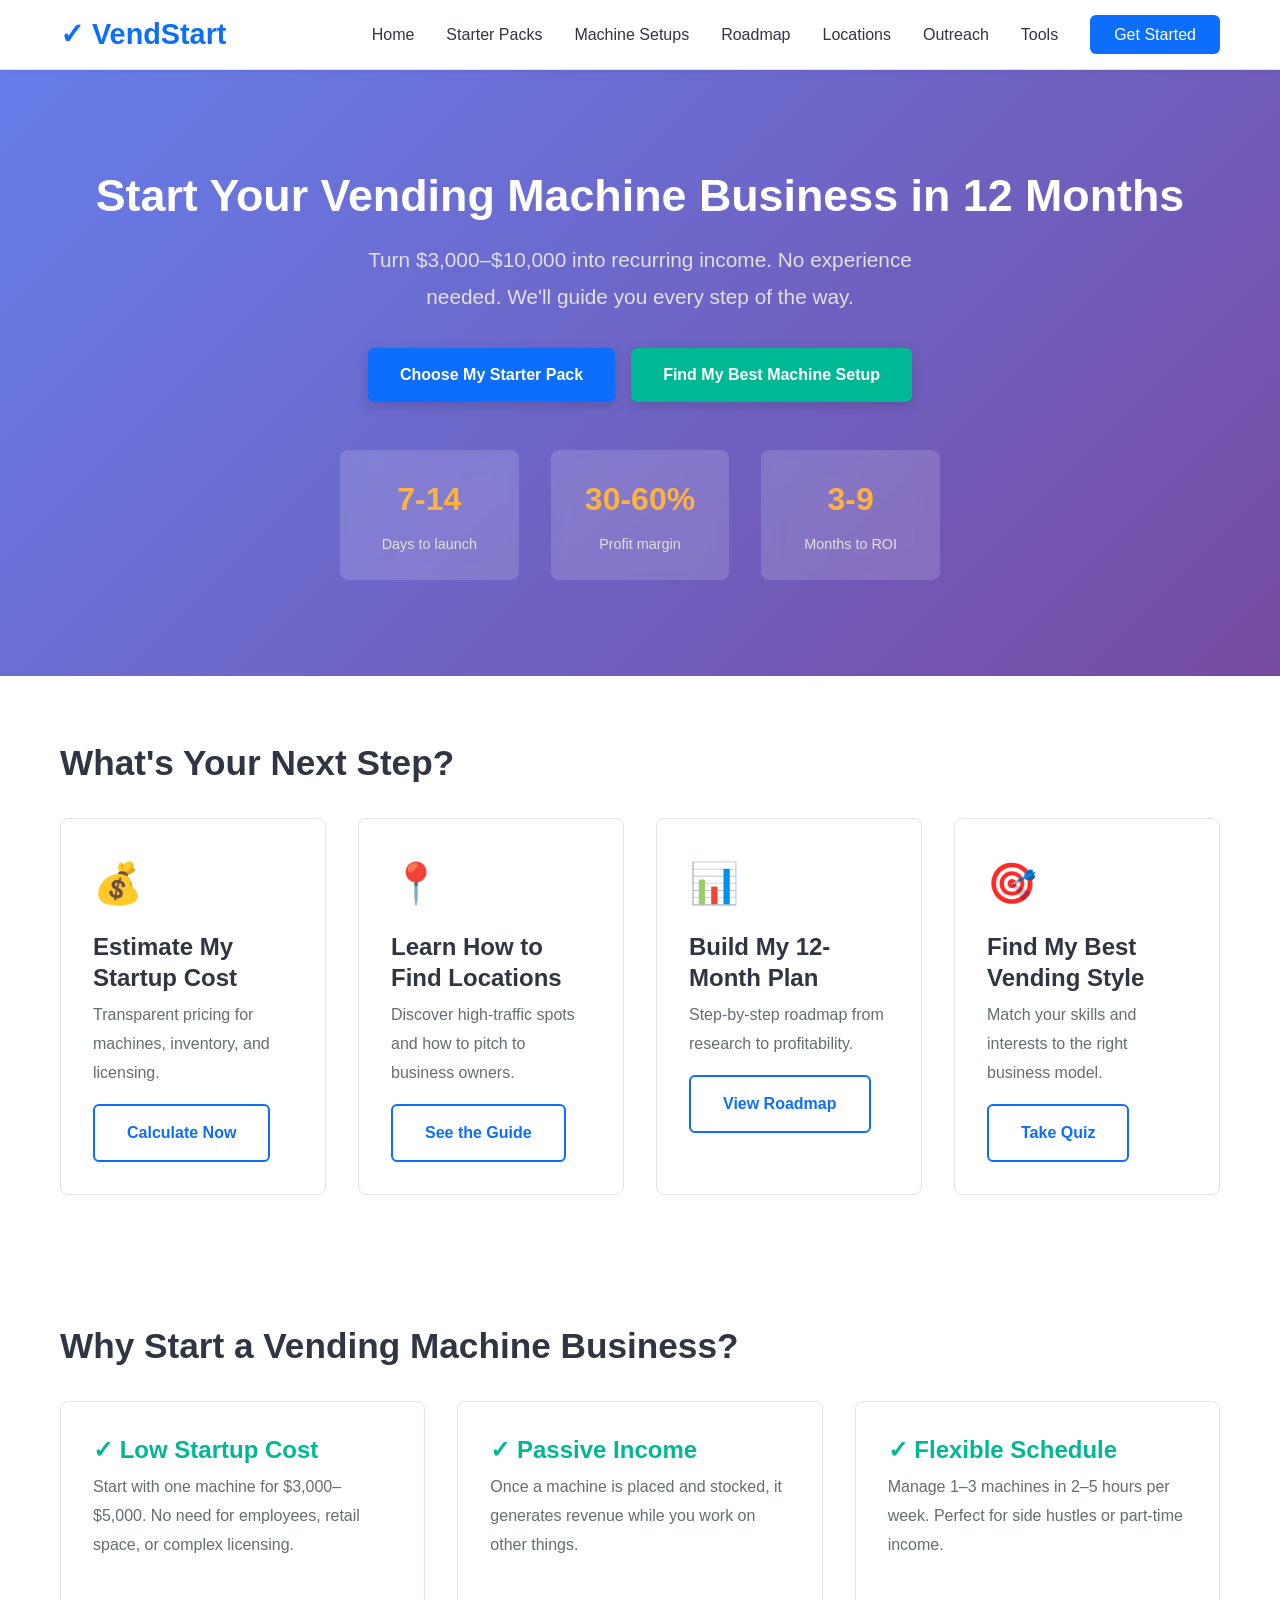
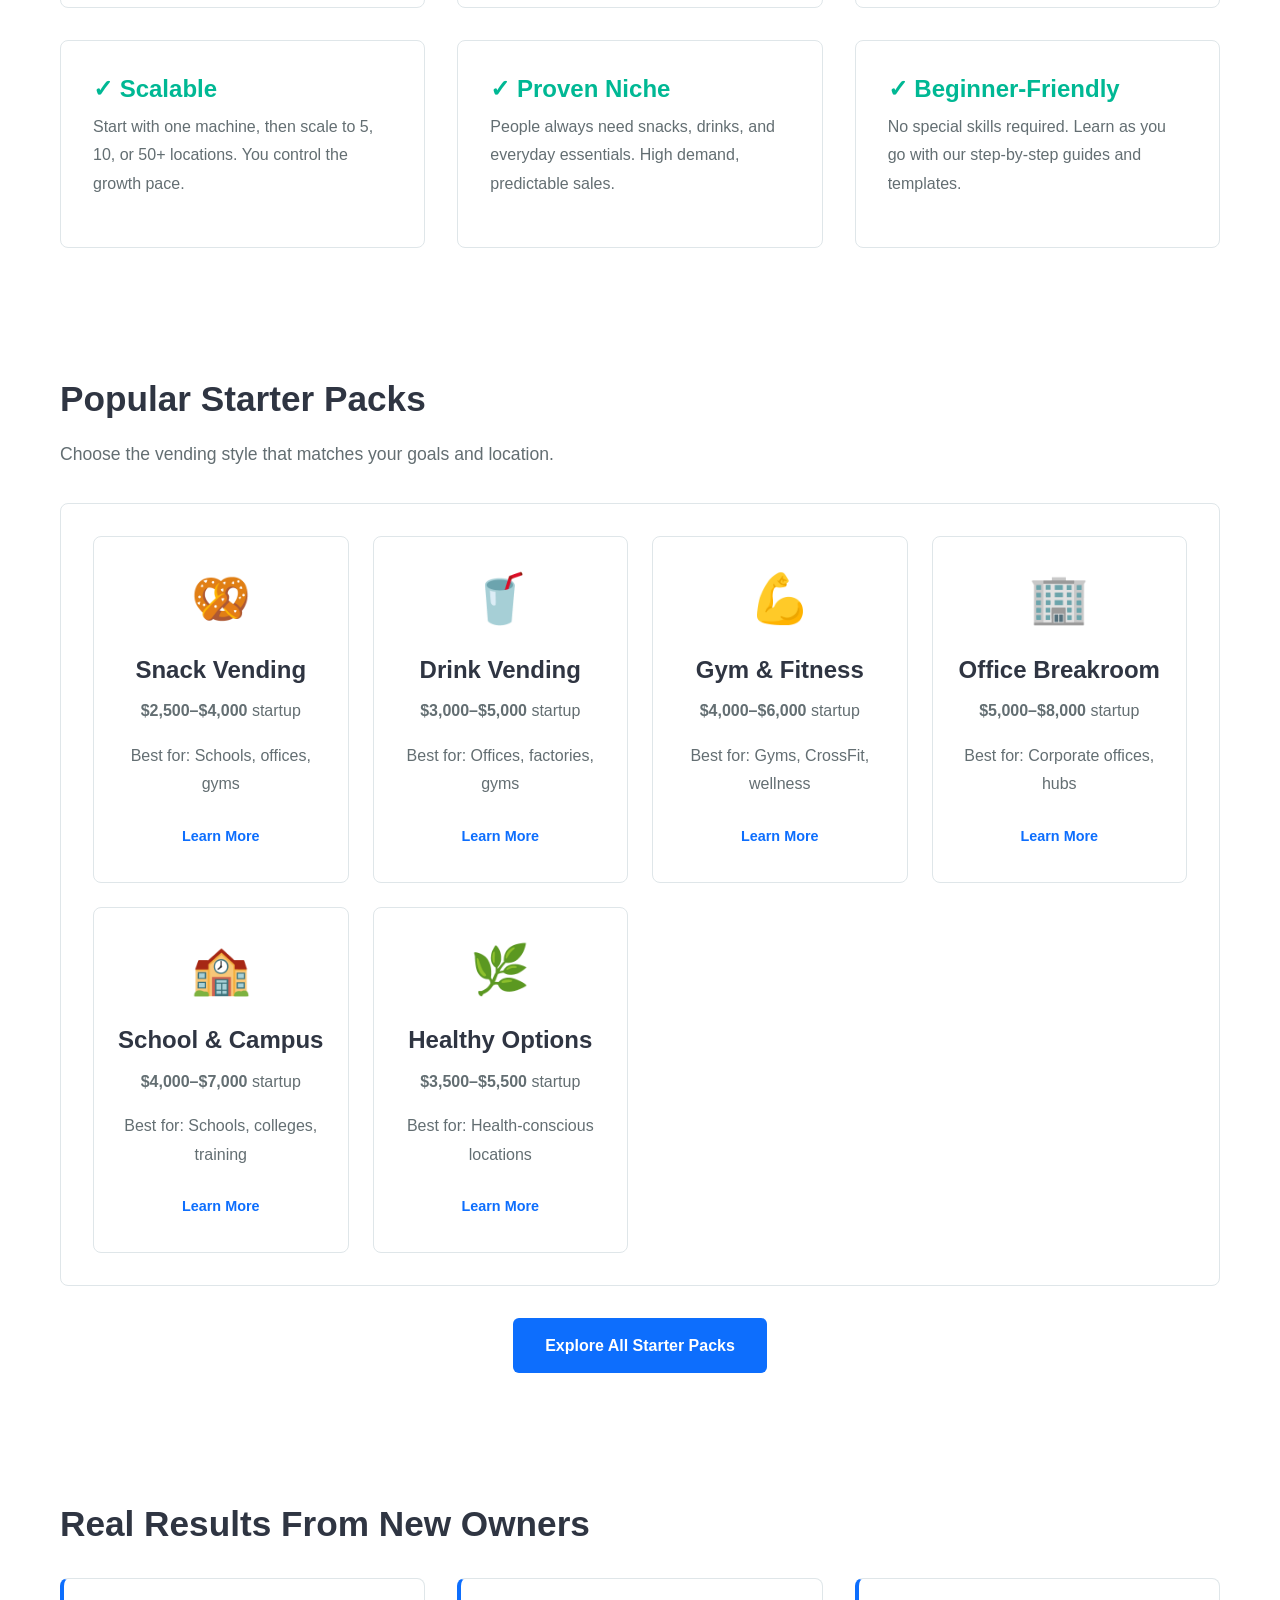
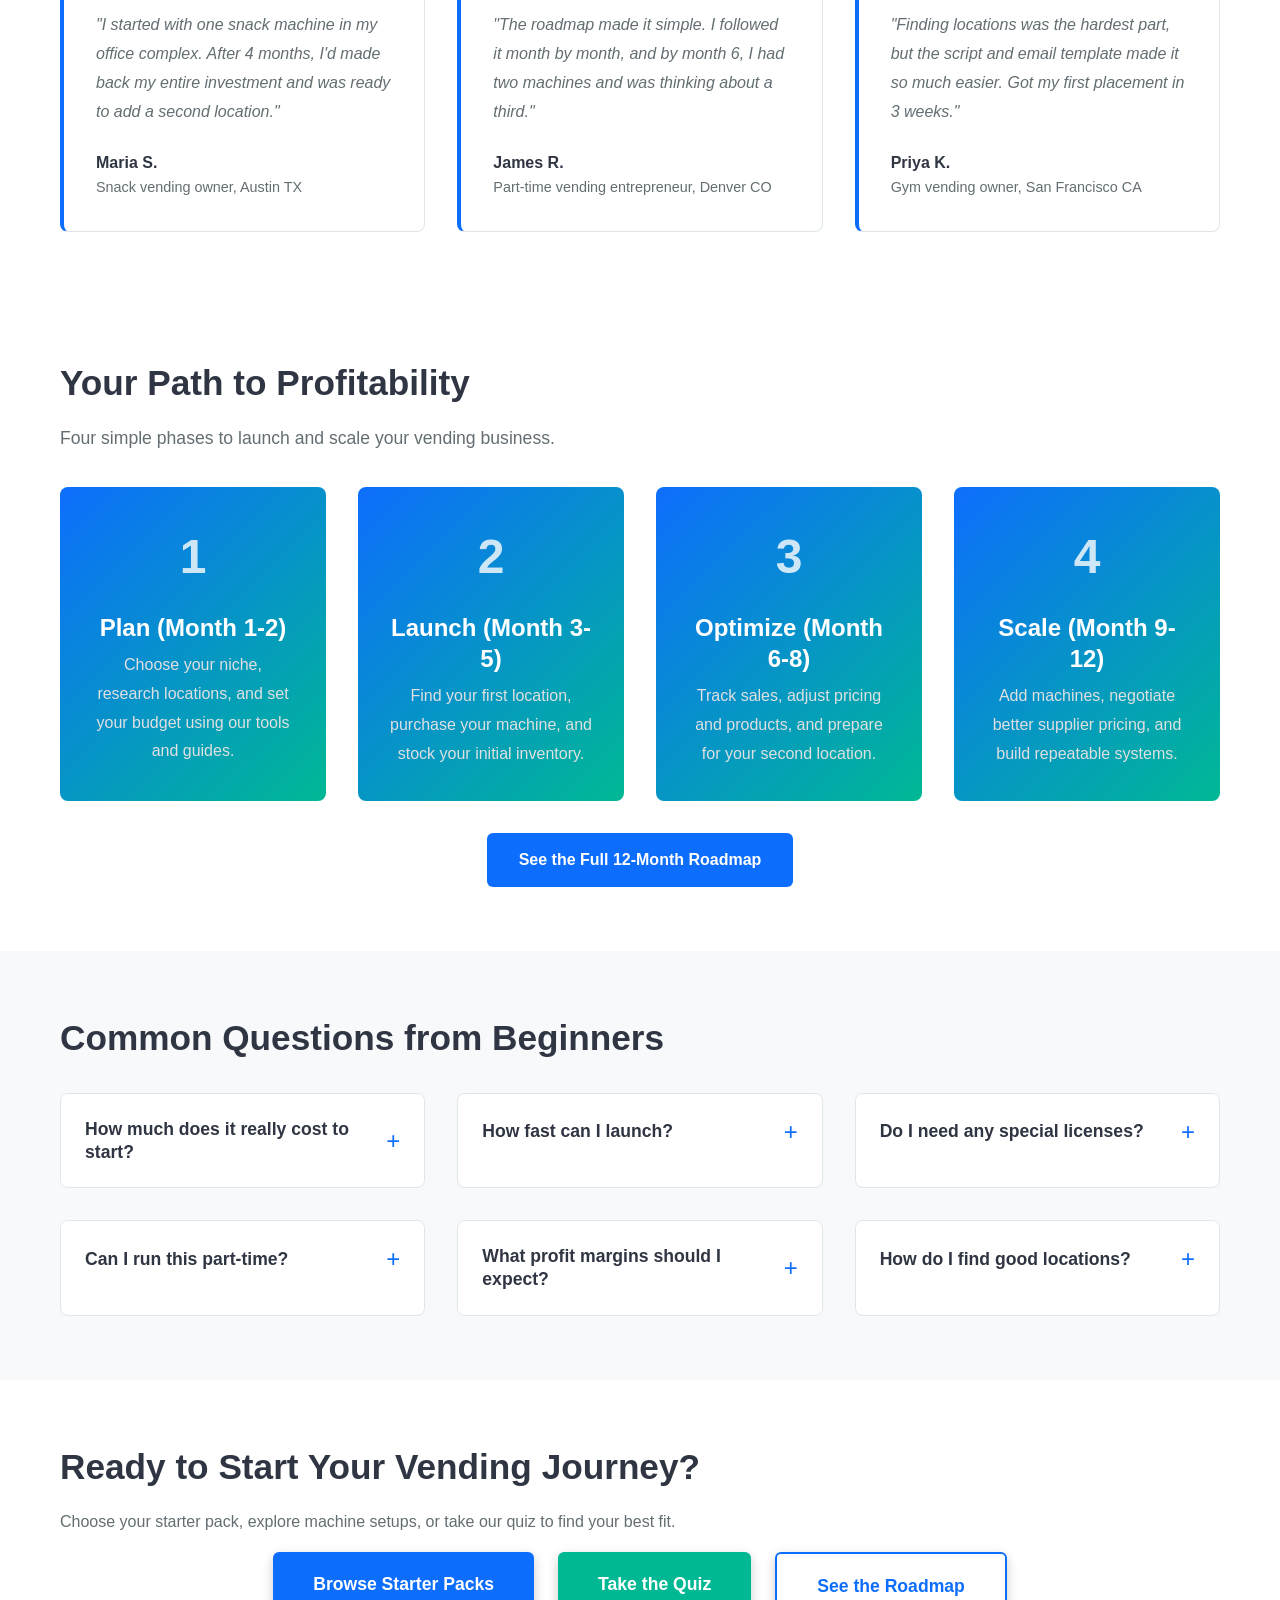
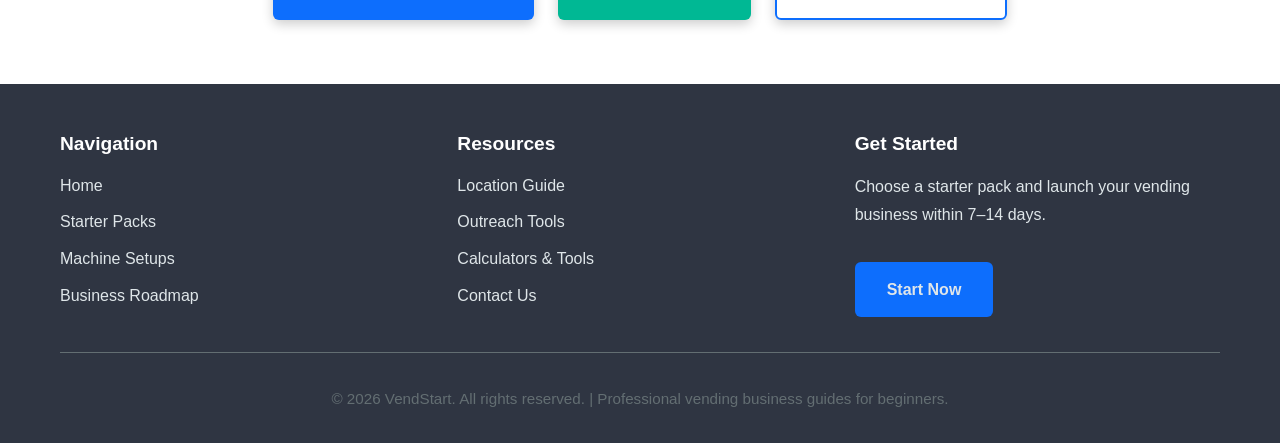
==== index.html @ 027c7817 "v1-init" ====
<!DOCTYPE html>
<html lang="en">
<head>
    <meta charset="UTF-8">
    <meta name="viewport" content="width=device-width, initial-scale=1.0">
    <title>Vending Machine Business Startup - Start Today</title>
    <link rel="stylesheet" href="css/styles.css">
</head>
<body>
    <!-- Navigation -->
    <nav class="navbar">
        <div class="container">
            <div class="logo">
                <h1>✓ VendStart</h1>
            </div>
            <ul class="nav-links">
                <li><a href="index.html">Home</a></li>
                <li><a href="starter-packs.html">Starter Packs</a></li>
                <li><a href="machine-setups.html">Machine Setups</a></li>
                <li><a href="business-roadmap.html">Roadmap</a></li>
                <li><a href="location-guide.html">Locations</a></li>
                <li><a href="outreach-tools.html">Outreach</a></li>
                <li><a href="tools.html">Tools</a></li>
                <li><a href="#contact" class="cta-btn">Get Started</a></li>
            </ul>
        </div>
    </nav>

    <!-- Hero Section -->
    <section class="hero">
        <div class="container">
            <div class="hero-content">
                <h1>Start Your Vending Machine Business in 12 Months</h1>
                <p>Turn $3,000–$10,000 into recurring income. No experience needed. We'll guide you every step of the way.</p>
                
                <!-- Main CTA Buttons -->
                <div class="cta-group">
                    <a href="starter-packs.html" class="btn btn-primary">Choose My Starter Pack</a>
                    <a href="machine-setups.html" class="btn btn-secondary">Find My Best Machine Setup</a>
                </div>

                <!-- Quick Stats -->
                <div class="stats">
                    <div class="stat">
                        <div class="stat-value">7-14</div>
                        <div class="stat-label">Days to launch</div>
                    </div>
                    <div class="stat">
                        <div class="stat-value">30-60%</div>
                        <div class="stat-label">Profit margin</div>
                    </div>
                    <div class="stat">
                        <div class="stat-value">3-9</div>
                        <div class="stat-label">Months to ROI</div>
                    </div>
                </div>
            </div>
        </div>
    </section>

    <!-- Quick Action Cards -->
    <section class="quick-actions">
        <div class="container">
            <h2>What's Your Next Step?</h2>
            <div class="action-grid">
                <div class="action-card">
                    <div class="card-icon">💰</div>
                    <h3>Estimate My Startup Cost</h3>
                    <p>Transparent pricing for machines, inventory, and licensing.</p>
                    <a href="tools.html#cost-estimator" class="btn btn-outline">Calculate Now</a>
                </div>
                <div class="action-card">
                    <div class="card-icon">📍</div>
                    <h3>Learn How to Find Locations</h3>
                    <p>Discover high-traffic spots and how to pitch to business owners.</p>
                    <a href="location-guide.html" class="btn btn-outline">See the Guide</a>
                </div>
                <div class="action-card">
                    <div class="card-icon">📊</div>
                    <h3>Build My 12-Month Plan</h3>
                    <p>Step-by-step roadmap from research to profitability.</p>
                    <a href="business-roadmap.html#roadmap" class="btn btn-outline">View Roadmap</a>
                </div>
                <div class="action-card">
                    <div class="card-icon">🎯</div>
                    <h3>Find My Best Vending Style</h3>
                    <p>Match your skills and interests to the right business model.</p>
                    <a href="tools.html#quiz" class="btn btn-outline">Take Quiz</a>
                </div>
            </div>
        </div>
    </section>

    <!-- Why Vending Machines -->
    <section class="why-section">
        <div class="container">
            <h2>Why Start a Vending Machine Business?</h2>
            <div class="reasons-grid">
                <div class="reason-card">
                    <h3>✓ Low Startup Cost</h3>
                    <p>Start with one machine for $3,000–$5,000. No need for employees, retail space, or complex licensing.</p>
                </div>
                <div class="reason-card">
                    <h3>✓ Passive Income</h3>
                    <p>Once a machine is placed and stocked, it generates revenue while you work on other things.</p>
                </div>
                <div class="reason-card">
                    <h3>✓ Flexible Schedule</h3>
                    <p>Manage 1–3 machines in 2–5 hours per week. Perfect for side hustles or part-time income.</p>
                </div>
                <div class="reason-card">
                    <h3>✓ Scalable</h3>
                    <p>Start with one machine, then scale to 5, 10, or 50+ locations. You control the growth pace.</p>
                </div>
                <div class="reason-card">
                    <h3>✓ Proven Niche</h3>
                    <p>People always need snacks, drinks, and everyday essentials. High demand, predictable sales.</p>
                </div>
                <div class="reason-card">
                    <h3>✓ Beginner-Friendly</h3>
                    <p>No special skills required. Learn as you go with our step-by-step guides and templates.</p>
                </div>
            </div>
        </div>
    </section>

    <!-- Starter Pack Preview -->
    <section class="starter-pack-preview">
        <div class="container">
            <h2>Popular Starter Packs</h2>
            <p class="section-subtitle">Choose the vending style that matches your goals and location.</p>
            
            <div class="pack-preview-grid">
                <div class="pack-card">
                    <div class="pack-icon">🥨</div>
                    <h3>Snack Vending</h3>
                    <p><strong>$2,500–$4,000</strong> startup</p>
                    <p>Best for: Schools, offices, gyms</p>
                    <a href="starter-packs.html#snack-pack" class="btn btn-sm">Learn More</a>
                </div>
                <div class="pack-card">
                    <div class="pack-icon">🥤</div>
                    <h3>Drink Vending</h3>
                    <p><strong>$3,000–$5,000</strong> startup</p>
                    <p>Best for: Offices, factories, gyms</p>
                    <a href="starter-packs.html#drink-pack" class="btn btn-sm">Learn More</a>
                </div>
                <div class="pack-card">
                    <div class="pack-icon">💪</div>
                    <h3>Gym & Fitness</h3>
                    <p><strong>$4,000–$6,000</strong> startup</p>
                    <p>Best for: Gyms, CrossFit, wellness</p>
                    <a href="starter-packs.html#gym-pack" class="btn btn-sm">Learn More</a>
                </div>
                <div class="pack-card">
                    <div class="pack-icon">🏢</div>
                    <h3>Office Breakroom</h3>
                    <p><strong>$5,000–$8,000</strong> startup</p>
                    <p>Best for: Corporate offices, hubs</p>
                    <a href="starter-packs.html#office-pack" class="btn btn-sm">Learn More</a>
                </div>
                <div class="pack-card">
                    <div class="pack-icon">🏫</div>
                    <h3>School & Campus</h3>
                    <p><strong>$4,000–$7,000</strong> startup</p>
                    <p>Best for: Schools, colleges, training</p>
                    <a href="starter-packs.html#school-pack" class="btn btn-sm">Learn More</a>
                </div>
                <div class="pack-card">
                    <div class="pack-icon">🌿</div>
                    <h3>Healthy Options</h3>
                    <p><strong>$3,500–$5,500</strong> startup</p>
                    <p>Best for: Health-conscious locations</p>
                    <a href="starter-packs.html#healthy-pack" class="btn btn-sm">Learn More</a>
                </div>
            </div>

            <div class="center">
                <a href="starter-packs.html" class="btn btn-primary">Explore All Starter Packs</a>
            </div>
        </div>
    </section>

    <!-- Success Stories / Social Proof -->
    <section class="testimonials">
        <div class="container">
            <h2>Real Results From New Owners</h2>
            
            <div class="testimonial-grid">
                <div class="testimonial">
                    <div class="testimonial-text">
                        <p>"I started with one snack machine in my office complex. After 4 months, I'd made back my entire investment and was ready to add a second location."</p>
                    </div>
                    <div class="testimonial-author">
                        <strong>Maria S.</strong>
                        <span>Snack vending owner, Austin TX</span>
                    </div>
                </div>

                <div class="testimonial">
                    <div class="testimonial-text">
                        <p>"The roadmap made it simple. I followed it month by month, and by month 6, I had two machines and was thinking about a third."</p>
                    </div>
                    <div class="testimonial-author">
                        <strong>James R.</strong>
                        <span>Part-time vending entrepreneur, Denver CO</span>
                    </div>
                </div>

                <div class="testimonial">
                    <div class="testimonial-text">
                        <p>"Finding locations was the hardest part, but the script and email template made it so much easier. Got my first placement in 3 weeks."</p>
                    </div>
                    <div class="testimonial-author">
                        <strong>Priya K.</strong>
                        <span>Gym vending owner, San Francisco CA</span>
                    </div>
                </div>
            </div>
        </div>
    </section>

    <!-- How It Works -->
    <section class="how-it-works">
        <div class="container">
            <h2>Your Path to Profitability</h2>
            <p class="section-subtitle">Four simple phases to launch and scale your vending business.</p>
            
            <div class="steps">
                <div class="step">
                    <div class="step-number">1</div>
                    <h3>Plan (Month 1-2)</h3>
                    <p>Choose your niche, research locations, and set your budget using our tools and guides.</p>
                </div>
                <div class="step">
                    <div class="step-number">2</div>
                    <h3>Launch (Month 3-5)</h3>
                    <p>Find your first location, purchase your machine, and stock your initial inventory.</p>
                </div>
                <div class="step">
                    <div class="step-number">3</div>
                    <h3>Optimize (Month 6-8)</h3>
                    <p>Track sales, adjust pricing and products, and prepare for your second location.</p>
                </div>
                <div class="step">
                    <div class="step-number">4</div>
                    <h3>Scale (Month 9-12)</h3>
                    <p>Add machines, negotiate better supplier pricing, and build repeatable systems.</p>
                </div>
            </div>

            <div class="center">
                <a href="business-roadmap.html" class="btn btn-primary">See the Full 12-Month Roadmap</a>
            </div>
        </div>
    </section>

    <!-- FAQ Preview -->
    <section class="faq-preview">
        <div class="container">
            <h2>Common Questions from Beginners</h2>
            
            <div class="faq-grid">
                <div class="faq-item">
                    <button class="faq-toggle">
                        <h3>How much does it really cost to start?</h3>
                        <span>+</span>
                    </button>
                    <div class="faq-answer">
                        <p>Most owners start between $2,500–$10,000 depending on machine type and inventory. Your first machine might cost $1,500–$3,000, with another $1,000–$3,000 for initial inventory. We break this down by starter pack on our pricing page.</p>
                    </div>
                </div>

                <div class="faq-item">
                    <button class="faq-toggle">
                        <h3>How fast can I launch?</h3>
                        <span>+</span>
                    </button>
                    <div class="faq-answer">
                        <p>Typically 7–14 days from finding a location to placing your first machine and making your first sale. Most of the time goes into location scouting and getting permission from the business owner.</p>
                    </div>
                </div>

                <div class="faq-item">
                    <button class="faq-toggle">
                        <h3>Do I need any special licenses?</h3>
                        <span>+</span>
                    </button>
                    <div class="faq-answer">
                        <p>It depends on your state and the products you sell. Most states require a simple business license and food handling permit. Check your local requirements—we provide a checklist in the Roadmap section.</p>
                    </div>
                </div>

                <div class="faq-item">
                    <button class="faq-toggle">
                        <h3>Can I run this part-time?</h3>
                        <span>+</span>
                    </button>
                    <div class="faq-answer">
                        <p>Absolutely. Most owners manage 1–3 machines with 2–5 hours per week per machine. It's perfect for a side hustle or second income stream.</p>
                    </div>
                </div>

                <div class="faq-item">
                    <button class="faq-toggle">
                        <h3>What profit margins should I expect?</h3>
                        <span>+</span>
                    </button>
                    <div class="faq-answer">
                        <p>Gross margins typically range from 30–60% depending on the products and location. For example, a snack with a $0.30 cost selling for $1.00 = 70% gross margin. After restocking costs and time, net margins are typically 20–40%.</p>
                    </div>
                </div>

                <div class="faq-item">
                    <button class="faq-toggle">
                        <h3>How do I find good locations?</h3>
                        <span>+</span>
                    </button>
                    <div class="faq-answer">
                        <p>Look for high-traffic areas with employees or customers, no nearby food options, and long operating hours (offices, gyms, factories, schools). We have a full Location Guide with a scoring checklist.</p>
                    </div>
                </div>
            </div>
        </div>
    </section>

    <!-- Final CTA -->
    <section class="final-cta" id="contact">
        <div class="container">
            <h2>Ready to Start Your Vending Journey?</h2>
            <p>Choose your starter pack, explore machine setups, or take our quiz to find your best fit.</p>
            <div class="cta-buttons">
                <a href="starter-packs.html" class="btn btn-primary btn-large">Browse Starter Packs</a>
                <a href="tools.html#quiz" class="btn btn-secondary btn-large">Take the Quiz</a>
                <a href="business-roadmap.html" class="btn btn-outline btn-large">See the Roadmap</a>
            </div>
        </div>
    </section>

    <!-- Footer -->
    <footer class="footer">
        <div class="container">
            <div class="footer-grid">
                <div class="footer-section">
                    <h4>Navigation</h4>
                    <ul>
                        <li><a href="index.html">Home</a></li>
                        <li><a href="starter-packs.html">Starter Packs</a></li>
                        <li><a href="machine-setups.html">Machine Setups</a></li>
                        <li><a href="business-roadmap.html">Business Roadmap</a></li>
                    </ul>
                </div>
                <div class="footer-section">
                    <h4>Resources</h4>
                    <ul>
                        <li><a href="location-guide.html">Location Guide</a></li>
                        <li><a href="outreach-tools.html">Outreach Tools</a></li>
                        <li><a href="tools.html">Calculators & Tools</a></li>
                        <li><a href="#">Contact Us</a></li>
                    </ul>
                </div>
                <div class="footer-section">
                    <h4>Get Started</h4>
                    <p>Choose a starter pack and launch your vending business within 7–14 days.</p>
                    <a href="starter-packs.html" class="btn btn-primary">Start Now</a>
                </div>
            </div>
            <div class="footer-bottom">
                <p>&copy; 2026 VendStart. All rights reserved. | Professional vending business guides for beginners.</p>
            </div>
        </div>
    </footer>

    <script src="js/app.js"></script>
</body>
</html>
---- css/styles.css ----
/* ===== GLOBAL STYLES ===== */
* {
    margin: 0;
    padding: 0;
    box-sizing: border-box;
}

:root {
    --primary-blue: #0D6EFD;
    --secondary-green: #00B894;
    --accent-yellow: #FFB142;
    --bg-light: #F7F9FB;
    --text-dark: #2F3542;
    --text-light: #636E72;
    --border-light: #DFE6E9;
    --success: #27AE60;
    --danger: #E74C3C;
    --warning: #F39C12;
}

html {
    scroll-behavior: smooth;
}

body {
    font-family: 'Inter', -apple-system, BlinkMacSystemFont, 'Segoe UI', sans-serif;
    font-size: 16px;
    line-height: 1.6;
    color: var(--text-dark);
    background-color: #FFFFFF;
}

.container {
    max-width: 1200px;
    margin: 0 auto;
    padding: 0 20px;
}

/* ===== TYPOGRAPHY ===== */
h1, h2, h3, h4, h5, h6 {
    font-family: 'Montserrat', sans-serif;
    font-weight: 600;
    line-height: 1.3;
    margin-bottom: 0.5em;
}

h1 { font-size: 3em; color: var(--primary-blue); }
h2 { font-size: 2.2em; color: var(--text-dark); }
h3 { font-size: 1.5em; color: var(--text-dark); }
h4 { font-size: 1.2em; color: var(--text-dark); }

p {
    margin-bottom: 1em;
    color: var(--text-light);
    line-height: 1.8;
}

a {
    color: var(--primary-blue);
    text-decoration: none;
    transition: color 0.3s ease;
}

a:hover {
    color: var(--secondary-green);
}

/* ===== NAVIGATION ===== */
.navbar {
    background-color: #FFFFFF;
    border-bottom: 1px solid var(--border-light);
    padding: 1rem 0;
    position: sticky;
    top: 0;
    z-index: 100;
    box-shadow: 0 2px 4px rgba(0, 0, 0, 0.05);
}

.navbar .container {
    display: flex;
    justify-content: space-between;
    align-items: center;
}

.logo h1 {
    font-size: 1.8em;
    margin: 0;
}

.nav-links {
    display: flex;
    list-style: none;
    gap: 2rem;
    align-items: center;
}

.nav-links a {
    color: var(--text-dark);
    font-weight: 500;
    transition: color 0.3s ease;
}

.nav-links a:hover {
    color: var(--primary-blue);
}

.nav-links .cta-btn {
    background-color: var(--primary-blue);
    color: white !important;
    padding: 0.7rem 1.5rem;
    border-radius: 6px;
    transition: background-color 0.3s ease;
}

.nav-links .cta-btn:hover {
    background-color: var(--secondary-green);
}

/* ===== BUTTONS ===== */
.btn {
    display: inline-block;
    padding: 0.9rem 2rem;
    border-radius: 6px;
    font-weight: 600;
    text-align: center;
    cursor: pointer;
    border: none;
    transition: all 0.3s ease;
    font-size: 1rem;
    text-decoration: none;
}

.btn-primary {
    background-color: var(--primary-blue);
    color: white;
}

.btn-primary:hover {
    background-color: #0A5FE8;
    transform: translateY(-2px);
    box-shadow: 0 8px 16px rgba(13, 110, 253, 0.3);
}

.btn-secondary {
    background-color: var(--secondary-green);
    color: white;
}

.btn-secondary:hover {
    background-color: #009874;
    transform: translateY(-2px);
    box-shadow: 0 8px 16px rgba(0, 184, 148, 0.3);
}

.btn-outline {
    border: 2px solid var(--primary-blue);
    color: var(--primary-blue);
    background-color: transparent;
}

.btn-outline:hover {
    background-color: var(--primary-blue);
    color: white;
}

.btn-sm {
    padding: 0.6rem 1.2rem;
    font-size: 0.9rem;
}

.btn-large {
    padding: 1.1rem 2.5rem;
    font-size: 1.1rem;
}

/* ===== HERO SECTION ===== */
.hero {
    background: linear-gradient(135deg, #667eea 0%, #764ba2 100%);
    color: white;
    padding: 6rem 0;
    text-align: center;
}

.hero-content h1 {
    color: white;
    font-size: 2.8em;
    margin-bottom: 1rem;
}

.hero-content p {
    color: #E0E0E0;
    font-size: 1.3em;
    margin-bottom: 2rem;
    max-width: 600px;
    margin-left: auto;
    margin-right: auto;
}

.cta-group {
    display: flex;
    gap: 1rem;
    justify-content: center;
    flex-wrap: wrap;
    margin-bottom: 3rem;
}

.cta-group .btn {
    box-shadow: 0 4px 12px rgba(0, 0, 0, 0.15);
}

.stats {
    display: grid;
    grid-template-columns: repeat(auto-fit, minmax(150px, 1fr));
    gap: 2rem;
    margin-top: 3rem;
    max-width: 600px;
    margin-left: auto;
    margin-right: auto;
}

.stat {
    background-color: rgba(255, 255, 255, 0.15);
    padding: 1.5rem;
    border-radius: 8px;
    backdrop-filter: blur(10px);
}

.stat-value {
    font-size: 2em;
    font-weight: 700;
    color: var(--accent-yellow);
}

.stat-label {
    font-size: 0.9em;
    color: #E0E0E0;
    margin-top: 0.5rem;
}

/* ===== SECTIONS ===== */
section {
    padding: 4rem 0;
}

.page-header {
    background: linear-gradient(135deg, #667eea 0%, #764ba2 100%);
    color: white;
    padding: 3rem 0;
    text-align: center;
    margin-bottom: 2rem;
}

.page-header h1 {
    color: white;
    margin-bottom: 0.5rem;
}

.page-header p {
    color: #E0E0E0;
    font-size: 1.1em;
}

.section-subtitle {
    color: var(--text-light);
    font-size: 1.1em;
    margin-bottom: 2rem;
}

/* ===== GRIDS & CARDS ===== */
.action-grid {
    display: grid;
    grid-template-columns: repeat(auto-fit, minmax(250px, 1fr));
    gap: 2rem;
    margin-top: 2rem;
}

.action-card, .pack-card, .reason-card, .location-card, .pack-preview-grid {
    background: white;
    border-radius: 8px;
    padding: 2rem;
    border: 1px solid var(--border-light);
    transition: all 0.3s ease;
}

.action-card:hover, .pack-card:hover, .reason-card:hover {
    transform: translateY(-8px);
    box-shadow: 0 12px 24px rgba(0, 0, 0, 0.1);
    border-color: var(--primary-blue);
}

.card-icon {
    font-size: 2.5em;
    margin-bottom: 1rem;
}

.action-card h3 {
    margin-bottom: 0.5rem;
}

.pack-preview-grid {
    display: grid;
    grid-template-columns: repeat(auto-fit, minmax(200px, 1fr));
    gap: 1.5rem;
    margin-top: 2rem;
}

.pack-preview-grid .pack-card {
    padding: 1.5rem;
    text-align: center;
}

.pack-icon-large, .pack-icon {
    font-size: 3em;
    margin-bottom: 1rem;
}

/* ===== GRIDS ===== */
.reasons-grid, .testimonial-grid {
    display: grid;
    grid-template-columns: repeat(auto-fit, minmax(300px, 1fr));
    gap: 2rem;
    margin-top: 2rem;
}

.reason-card, .testimonial {
    background: white;
    padding: 2rem;
    border-radius: 8px;
    border: 1px solid var(--border-light);
}

.reason-card h3 {
    color: var(--secondary-green);
    margin-bottom: 0.5rem;
}

.testimonial {
    border-left: 4px solid var(--primary-blue);
}

.testimonial-text {
    margin-bottom: 1.5rem;
    font-style: italic;
    color: var(--text-light);
}

.testimonial-author {
    display: flex;
    flex-direction: column;
}

.testimonial-author strong {
    color: var(--text-dark);
}

.testimonial-author span {
    color: var(--text-light);
    font-size: 0.9em;
}

/* ===== STEPS ===== */
.steps {
    display: grid;
    grid-template-columns: repeat(auto-fit, minmax(200px, 1fr));
    gap: 2rem;
    margin-top: 2rem;
}

.step {
    background: linear-gradient(135deg, var(--primary-blue) 0%, var(--secondary-green) 100%);
    color: white;
    padding: 2rem;
    border-radius: 8px;
    text-align: center;
}

.step-number {
    font-size: 3em;
    font-weight: 700;
    margin-bottom: 1rem;
    opacity: 0.8;
}

.step h3 {
    color: white;
    margin-bottom: 0.5rem;
}

.step p {
    color: #E0E0E0;
    margin: 0;
}

/* ===== FAQ ===== */
.faq-preview {
    background-color: var(--bg-light);
    padding: 4rem 0;
}

.faq-grid {
    display: grid;
    grid-template-columns: repeat(auto-fit, minmax(300px, 1fr));
    gap: 2rem;
    margin-top: 2rem;
}

.faq-item {
    background: white;
    border-radius: 8px;
    overflow: hidden;
    border: 1px solid var(--border-light);
}

.faq-toggle {
    width: 100%;
    text-align: left;
    padding: 1.5rem;
    background-color: white;
    border: none;
    cursor: pointer;
    font-size: 1em;
    display: flex;
    justify-content: space-between;
    align-items: center;
    transition: background-color 0.3s ease;
}

.faq-toggle:hover {
    background-color: var(--bg-light);
}

.faq-toggle h3 {
    margin: 0;
    font-size: 1.1em;
}

.faq-toggle span {
    font-size: 1.5em;
    color: var(--primary-blue);
}

.faq-answer {
    padding: 0 1.5rem 1.5rem;
    background-color: var(--bg-light);
    display: none;
}

.faq-answer.active {
    display: block;
}

/* ===== PRODUCT LISTS & FEATURES ===== */
.product-list, .feature-list, .month-tasks, .pros-cons-list {
    list-style: none;
    padding-left: 0;
}

.product-list li, .feature-list li, .month-tasks li, .pros-cons-list li {
    padding: 0.5rem 0;
    padding-left: 1.5rem;
    position: relative;
}

.product-list li:before, .feature-list li:before, .month-tasks li:before {
    content: "✓";
    position: absolute;
    left: 0;
    color: var(--secondary-green);
    font-weight: 700;
}

.pros-cons-list li:before {
    content: "•";
    position: absolute;
    left: 0;
    color: var(--primary-blue);
}

/* ===== PACKS & SETUPS ===== */
.starter-packs, .machine-setups, .location-types {
    padding: 2rem 0;
}

.pack, .setup, .location-card {
    background: white;
    border: 1px solid var(--border-light);
    border-radius: 8px;
    margin-bottom: 3rem;
    padding: 2rem;
}

.pack-header, .setup-header {
    padding-bottom: 1.5rem;
    border-bottom: 2px solid var(--accent-yellow);
    margin-bottom: 2rem;
}

.pack-price {
    color: var(--secondary-green);
    font-size: 1.3em;
    font-weight: 700;
    margin: 0.5rem 0 0 0;
}

.pack-section, .setup-section {
    margin-bottom: 1.5rem;
}

.pack-section h3, .setup-section h3 {
    color: var(--primary-blue);
    margin-bottom: 0.5rem;
}

.pack-section.highlight, .setup-section.highlight {
    background-color: var(--bg-light);
    padding: 1.5rem;
    border-left: 4px solid var(--secondary-green);
    border-radius: 4px;
}

.pack-section.highlight.danger {
    border-left-color: var(--danger);
}

/* ===== COMPARISON TABLE ===== */
.comparison-table {
    width: 100%;
    border-collapse: collapse;
    margin-top: 2rem;
    box-shadow: 0 4px 12px rgba(0, 0, 0, 0.1);
    border-radius: 8px;
    overflow: hidden;
}

.comparison-table thead {
    background: linear-gradient(135deg, var(--primary-blue) 0%, var(--secondary-green) 100%);
    color: white;
}

.comparison-table th {
    padding: 1.2rem;
    text-align: left;
    font-weight: 600;
}

.comparison-table td {
    padding: 1rem 1.2rem;
    border-bottom: 1px solid var(--border-light);
}

.comparison-table tbody tr:hover {
    background-color: var(--bg-light);
}

.comparison-table tbody tr:last-child td {
    border-bottom: none;
}

/* ===== STEPS GUIDE ===== */
.steps-list {
    margin-top: 2rem;
}

.step-guide {
    display: flex;
    gap: 2rem;
    margin-bottom: 2rem;
    padding: 1.5rem;
    background: white;
    border-radius: 8px;
    border-left: 4px solid var(--primary-blue);
}

.step-num {
    display: flex;
    align-items: center;
    justify-content: center;
    width: 50px;
    height: 50px;
    background: linear-gradient(135deg, var(--primary-blue) 0%, var(--secondary-green) 100%);
    color: white;
    border-radius: 50%;
    font-weight: 700;
    font-size: 1.3em;
    flex-shrink: 0;
}

.step-content h3 {
    margin-top: 0;
}

/* ===== ROADMAP TIMELINE ===== */
.roadmap-timeline {
    margin-top: 2rem;
}

.roadmap-month {
    background: white;
    border-radius: 8px;
    margin-bottom: 2rem;
    border: 1px solid var(--border-light);
    overflow: hidden;
}

.month-header {
    background: linear-gradient(135deg, var(--primary-blue) 0%, var(--secondary-green) 100%);
    color: white;
    padding: 1.5rem;
}

.month-header h3 {
    color: white;
    margin: 0;
}

.month-content {
    padding: 1.5rem;
}

.month-outcome {
    margin-top: 1rem;
    padding: 1rem;
    background-color: var(--bg-light);
    border-left: 4px solid var(--accent-yellow);
    border-radius: 4px;
    margin-bottom: 0;
}

/* ===== LOCATION CRITERIA ===== */
.criteria-list, .benefits-list {
    margin-top: 2rem;
}

.criteria-item, .benefit-item {
    background: white;
    padding: 1.5rem;
    margin-bottom: 1.5rem;
    border-radius: 8px;
    border: 1px solid var(--border-light);
}

.criteria-item h3, .benefit-item h3 {
    color: var(--primary-blue);
    margin-bottom: 1rem;
}

.criteria-item ul, .benefit-item ul {
    list-style: none;
    padding-left: 0;
}

.criteria-item li, .benefit-item li {
    padding: 0.5rem 0;
}

/* ===== TOOLS & CALCULATORS ===== */
.tool-section {
    background: white;
    padding: 3rem 0;
    border-bottom: 1px solid var(--border-light);
}

.calculator-form {
    background: var(--bg-light);
    padding: 2rem;
    border-radius: 8px;
    margin-top: 2rem;
}

.form-group {
    margin-bottom: 1.5rem;
}

.form-group label {
    display: block;
    margin-bottom: 0.5rem;
    font-weight: 600;
    color: var(--text-dark);
}

.form-group input, .form-group select {
    width: 100%;
    padding: 0.8rem;
    border: 1px solid var(--border-light);
    border-radius: 6px;
    font-size: 1rem;
    font-family: inherit;
    transition: border-color 0.3s ease;
}

.form-group input:focus, .form-group select:focus {
    outline: none;
    border-color: var(--primary-blue);
    box-shadow: 0 0 0 3px rgba(13, 110, 253, 0.1);
}

.calculator-result {
    background: white;
    padding: 2rem;
    border-radius: 8px;
    margin-top: 1.5rem;
    border: 2px solid var(--primary-blue);
}

.result-items {
    margin-top: 1rem;
}

.result-item {
    display: flex;
    justify-content: space-between;
    padding: 0.8rem 0;
    border-bottom: 1px solid var(--border-light);
}

.result-item:last-child {
    border-bottom: none;
}

.result-item.highlight {
    background-color: var(--bg-light);
    padding: 1rem;
    border-radius: 4px;
    border: none;
    margin-top: 0.5rem;
}

/* ===== QUIZ ===== */
.quiz-form {
    background: var(--bg-light);
    padding: 2rem;
    border-radius: 8px;
    margin-top: 2rem;
}

.quiz-question {
    background: white;
    padding: 1.5rem;
    margin-bottom: 1.5rem;
    border-radius: 8px;
    border: 1px solid var(--border-light);
}

.quiz-question p {
    margin-bottom: 1rem;
    color: var(--text-dark);
}

.quiz-question label {
    display: flex;
    align-items: center;
    padding: 0.5rem 0;
    cursor: pointer;
}

.quiz-question input[type="radio"] {
    margin-right: 0.8rem;
    width: 18px;
    height: 18px;
    cursor: pointer;
}

/* ===== CHECKLIST ===== */
.checklist {
    background: white;
    padding: 2rem;
    border-radius: 8px;
    margin-top: 2rem;
}

.checklist-category {
    margin-bottom: 2rem;
    padding-bottom: 2rem;
    border-bottom: 1px solid var(--border-light);
}

.checklist-category:last-child {
    border-bottom: none;
}

.checklist-category h3 {
    color: var(--primary-blue);
    margin-bottom: 1rem;
}

.checklist label {
    display: flex;
    align-items: center;
    padding: 0.5rem 0;
    cursor: pointer;
}

.checklist input[type="checkbox"] {
    margin-right: 0.8rem;
    width: 18px;
    height: 18px;
    cursor: pointer;
}

/* ===== TRACKING TABLE ===== */
.tracking-table {
    width: 100%;
    margin-top: 1.5rem;
    border-collapse: collapse;
}

.tracking-table th, .tracking-table td {
    padding: 1rem;
    text-align: left;
    border: 1px solid var(--border-light);
}

.tracking-table th {
    background: linear-gradient(135deg, var(--primary-blue) 0%, var(--secondary-green) 100%);
    color: white;
    font-weight: 600;
}

.tracking-table tbody tr:hover {
    background-color: var(--bg-light);
}

.table-input, .table-input-text {
    width: 100%;
    padding: 0.5rem;
    border: 1px solid var(--border-light);
    border-radius: 4px;
    font-family: inherit;
    font-size: 0.95rem;
}

.table-input:focus, .table-input-text:focus {
    outline: none;
    border-color: var(--primary-blue);
}

.result-cell {
    background-color: var(--bg-light);
    font-weight: 600;
    color: var(--secondary-green);
}

/* ===== SECTION CTA ===== */
.section-cta {
    background: linear-gradient(135deg, #667eea 0%, #764ba2 100%);
    color: white;
    padding: 4rem 0;
    text-align: center;
}

.section-cta h2 {
    color: white;
}

.section-cta p {
    color: #E0E0E0;
    font-size: 1.1em;
    margin-bottom: 2rem;
}

.cta-buttons {
    display: flex;
    gap: 1.5rem;
    justify-content: center;
    flex-wrap: wrap;
}

.cta-buttons .btn {
    box-shadow: 0 4px 12px rgba(0, 0, 0, 0.2);
}

.center {
    text-align: center;
    margin-top: 2rem;
}

/* ===== FOOTER ===== */
.footer {
    background-color: #2F3542;
    color: #FFFFFF;
    padding: 3rem 0 1rem;
}

.footer-grid {
    display: grid;
    grid-template-columns: repeat(auto-fit, minmax(250px, 1fr));
    gap: 2rem;
    margin-bottom: 2rem;
}

.footer-section h4 {
    color: white;
    margin-bottom: 1rem;
}

.footer-section ul {
    list-style: none;
}

.footer-section ul li {
    margin-bottom: 0.7rem;
}

.footer-section a {
    color: #DFE6E9;
    transition: color 0.3s ease;
}

.footer-section a:hover {
    color: white;
}

.footer-section p {
    color: #DFE6E9;
    margin-bottom: 1rem;
}

.footer-bottom {
    padding-top: 2rem;
    border-top: 1px solid #636E72;
    text-align: center;
    color: #BDC3C7;
    font-size: 0.95em;
}

.footer .btn {
    margin-top: 1rem;
}

/* ===== RESPONSIVE ===== */
@media (max-width: 768px) {
    h1 { font-size: 2em; }
    h2 { font-size: 1.6em; }
    h3 { font-size: 1.3em; }

    .navbar .container {
        flex-wrap: wrap;
        gap: 1rem;
    }

    .nav-links {
        gap: 1rem;
        font-size: 0.9em;
    }

    .hero-content h1 {
        font-size: 2em;
    }

    .hero-content p {
        font-size: 1.1em;
    }

    .cta-group {
        flex-direction: column;
    }

    .cta-group .btn {
        width: 100%;
    }

    .action-grid, .reasons-grid, .testimonial-grid, .pack-preview-grid {
        grid-template-columns: 1fr;
    }

    .steps {
        grid-template-columns: 1fr;
    }

    .step-guide {
        flex-direction: column;
        gap: 1rem;
    }

    .comparison-table {
        font-size: 0.9em;
    }

    .comparison-table th, .comparison-table td {
        padding: 0.7rem;
    }

    .cta-buttons {
        flex-direction: column;
    }

    .cta-buttons .btn {
        width: 100%;
    }

    .faq-grid {
        grid-template-columns: 1fr;
    }

    .criteria-list, .benefits-list {
        margin-top: 1rem;
    }

    .criteria-item, .benefit-item {
        margin-bottom: 1rem;
    }

    .scorecard-table {
        font-size: 0.9em;
    }

    .scorecard-table input {
        padding: 0.4rem;
        font-size: 0.9em;
    }
}

@media (max-width: 480px) {
    .container {
        padding: 0 15px;
    }

    h1 { font-size: 1.5em; }
    h2 { font-size: 1.3em; }
    h3 { font-size: 1.1em; }

    section {
        padding: 2rem 0;
    }

    .navbar {
        padding: 0.7rem 0;
    }

    .logo h1 {
        font-size: 1.3em;
    }

    .nav-links {
        gap: 0.7rem;
        font-size: 0.8em;
    }

    .hero {
        padding: 3rem 0;
    }

    .stats {
        grid-template-columns: 1fr;
        gap: 1rem;
    }

    .btn {
        padding: 0.7rem 1.5rem;
        font-size: 0.95rem;
    }

    .pack, .setup {
        padding: 1rem;
        margin-bottom: 1.5rem;
    }

    .footer-grid {
        gap: 1rem;
    }
}
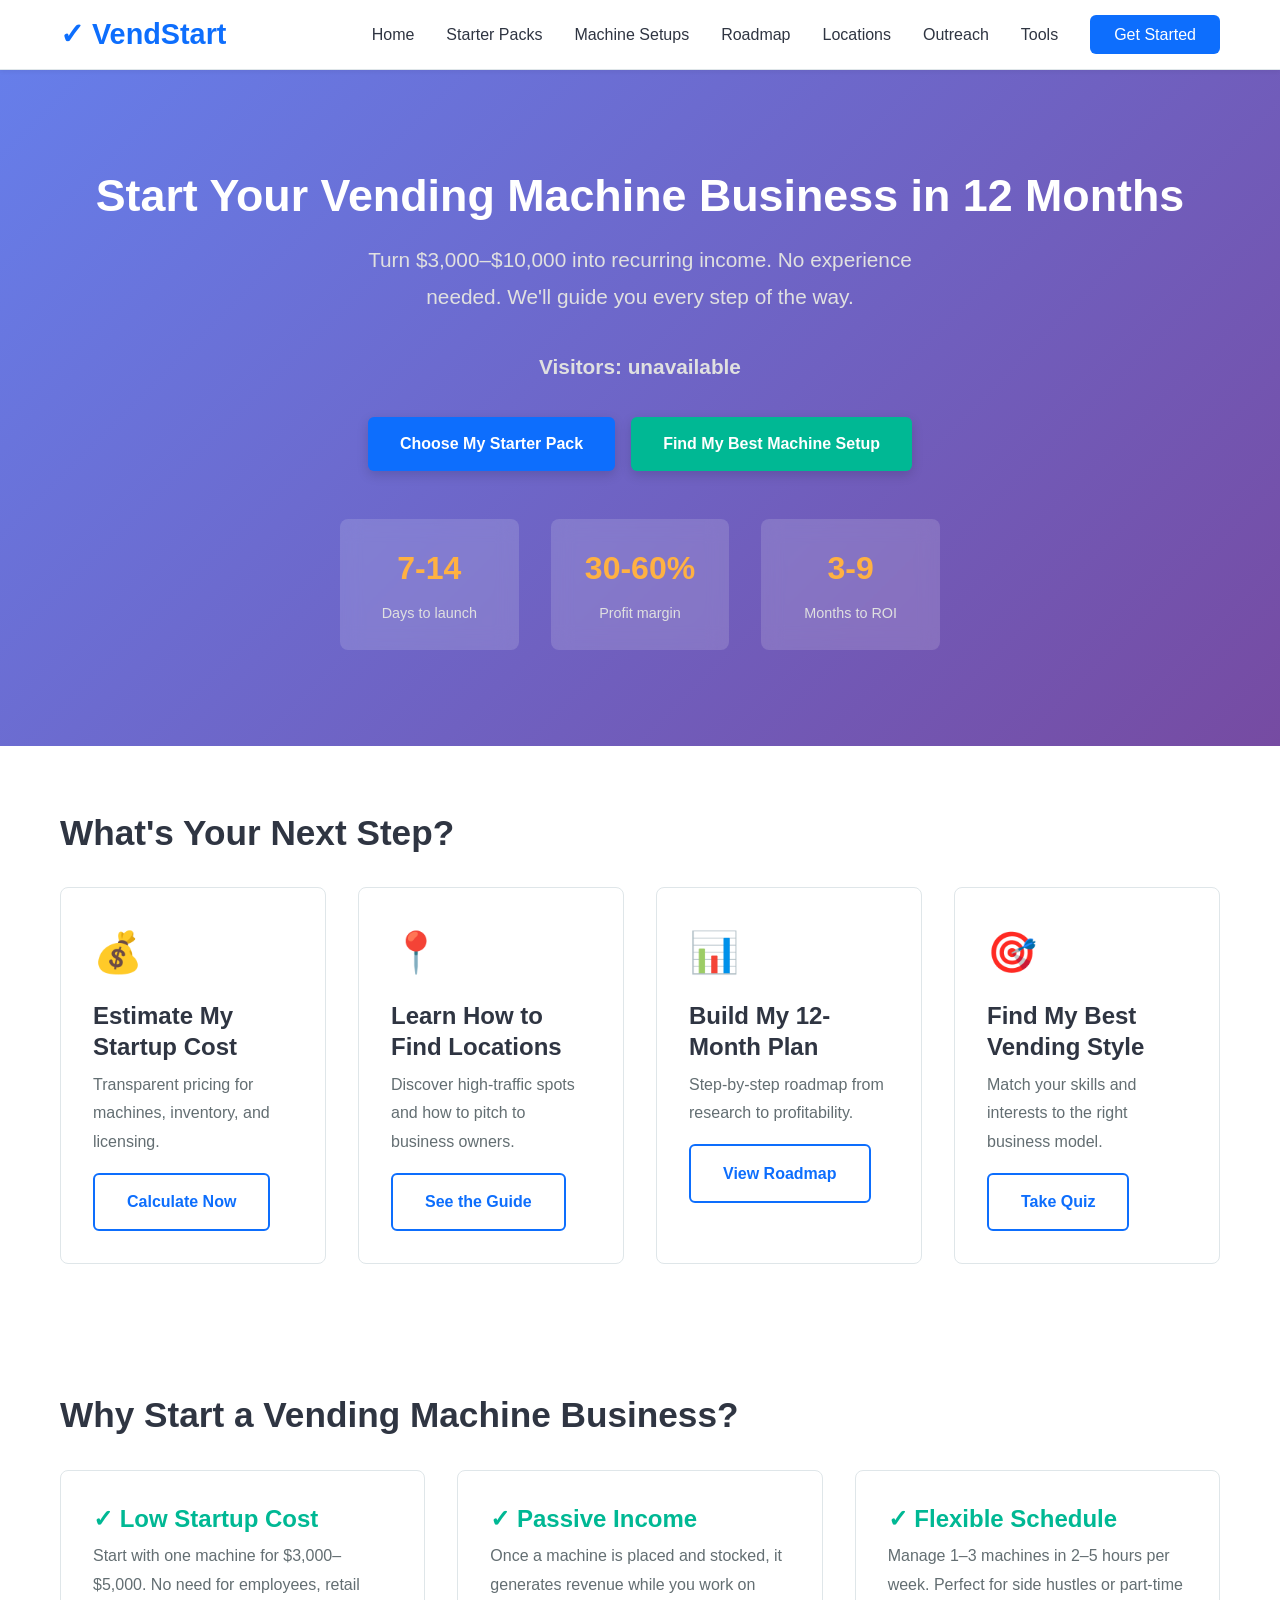
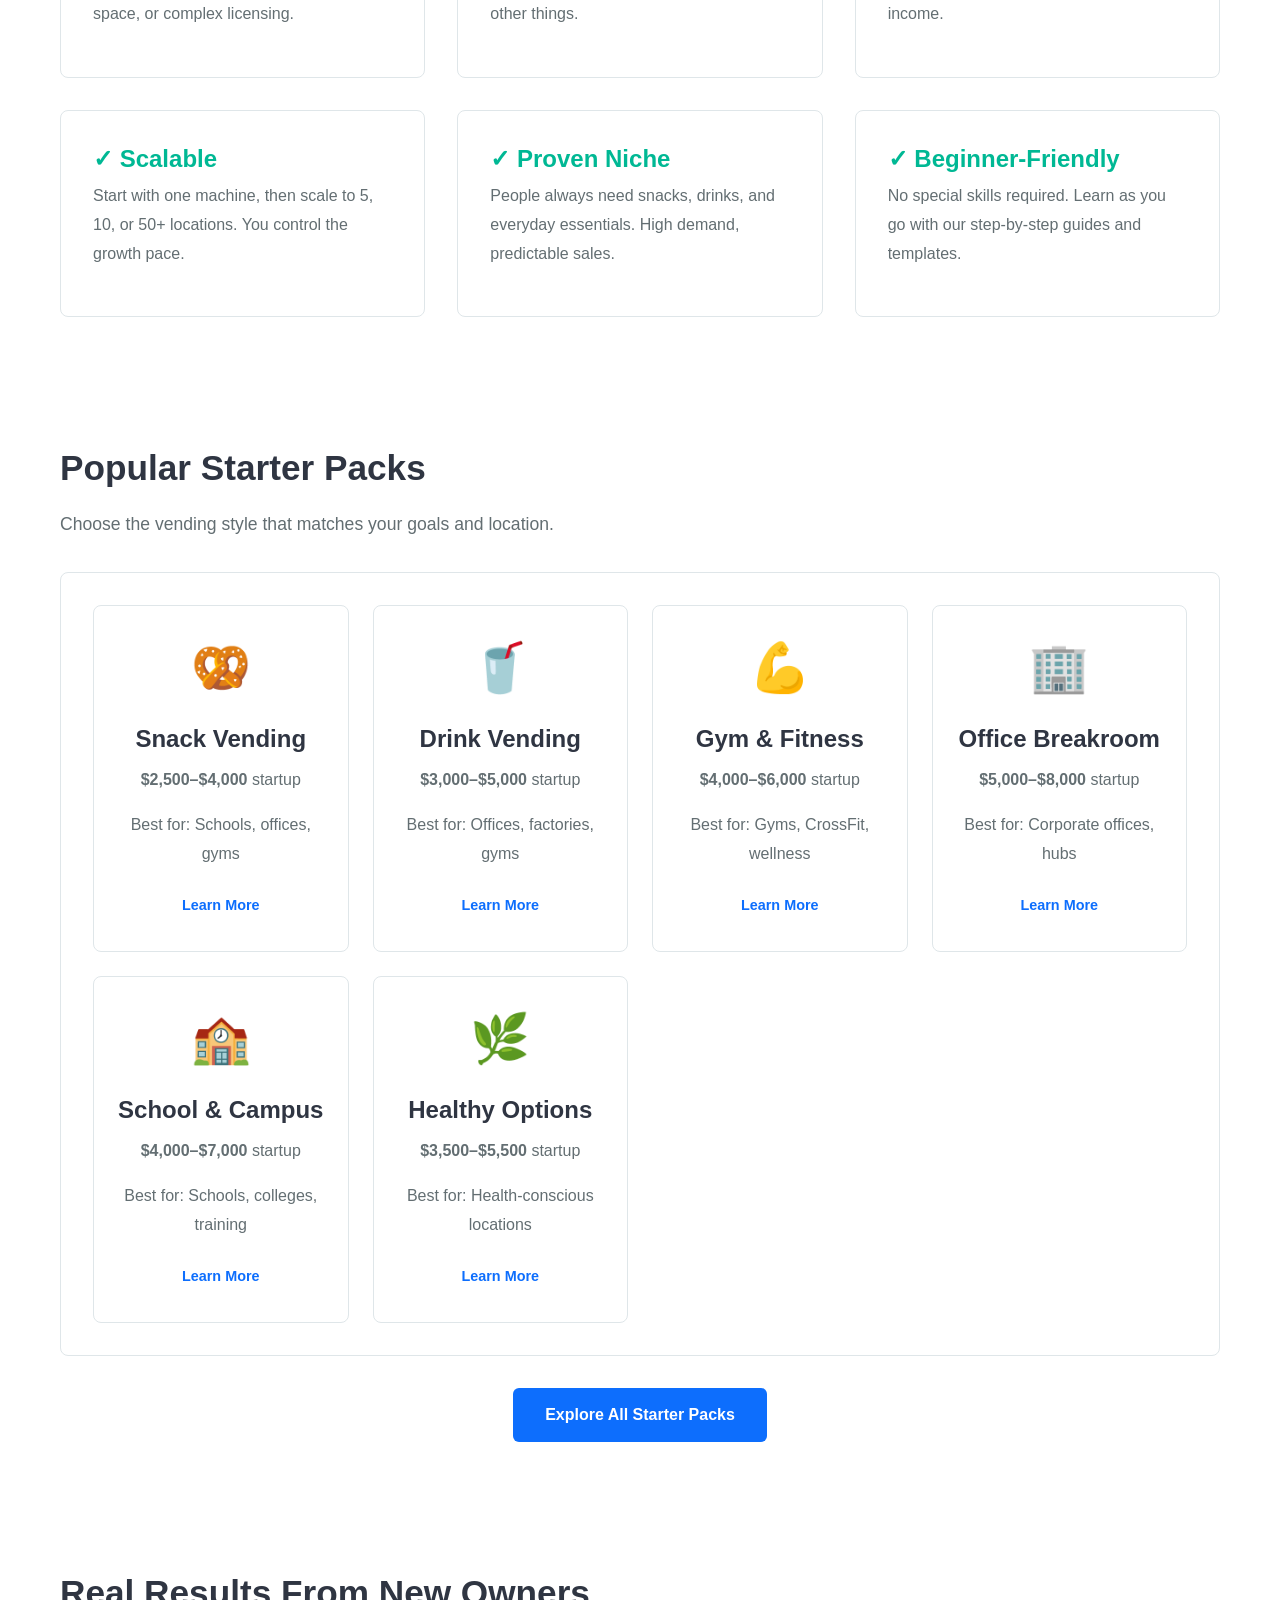
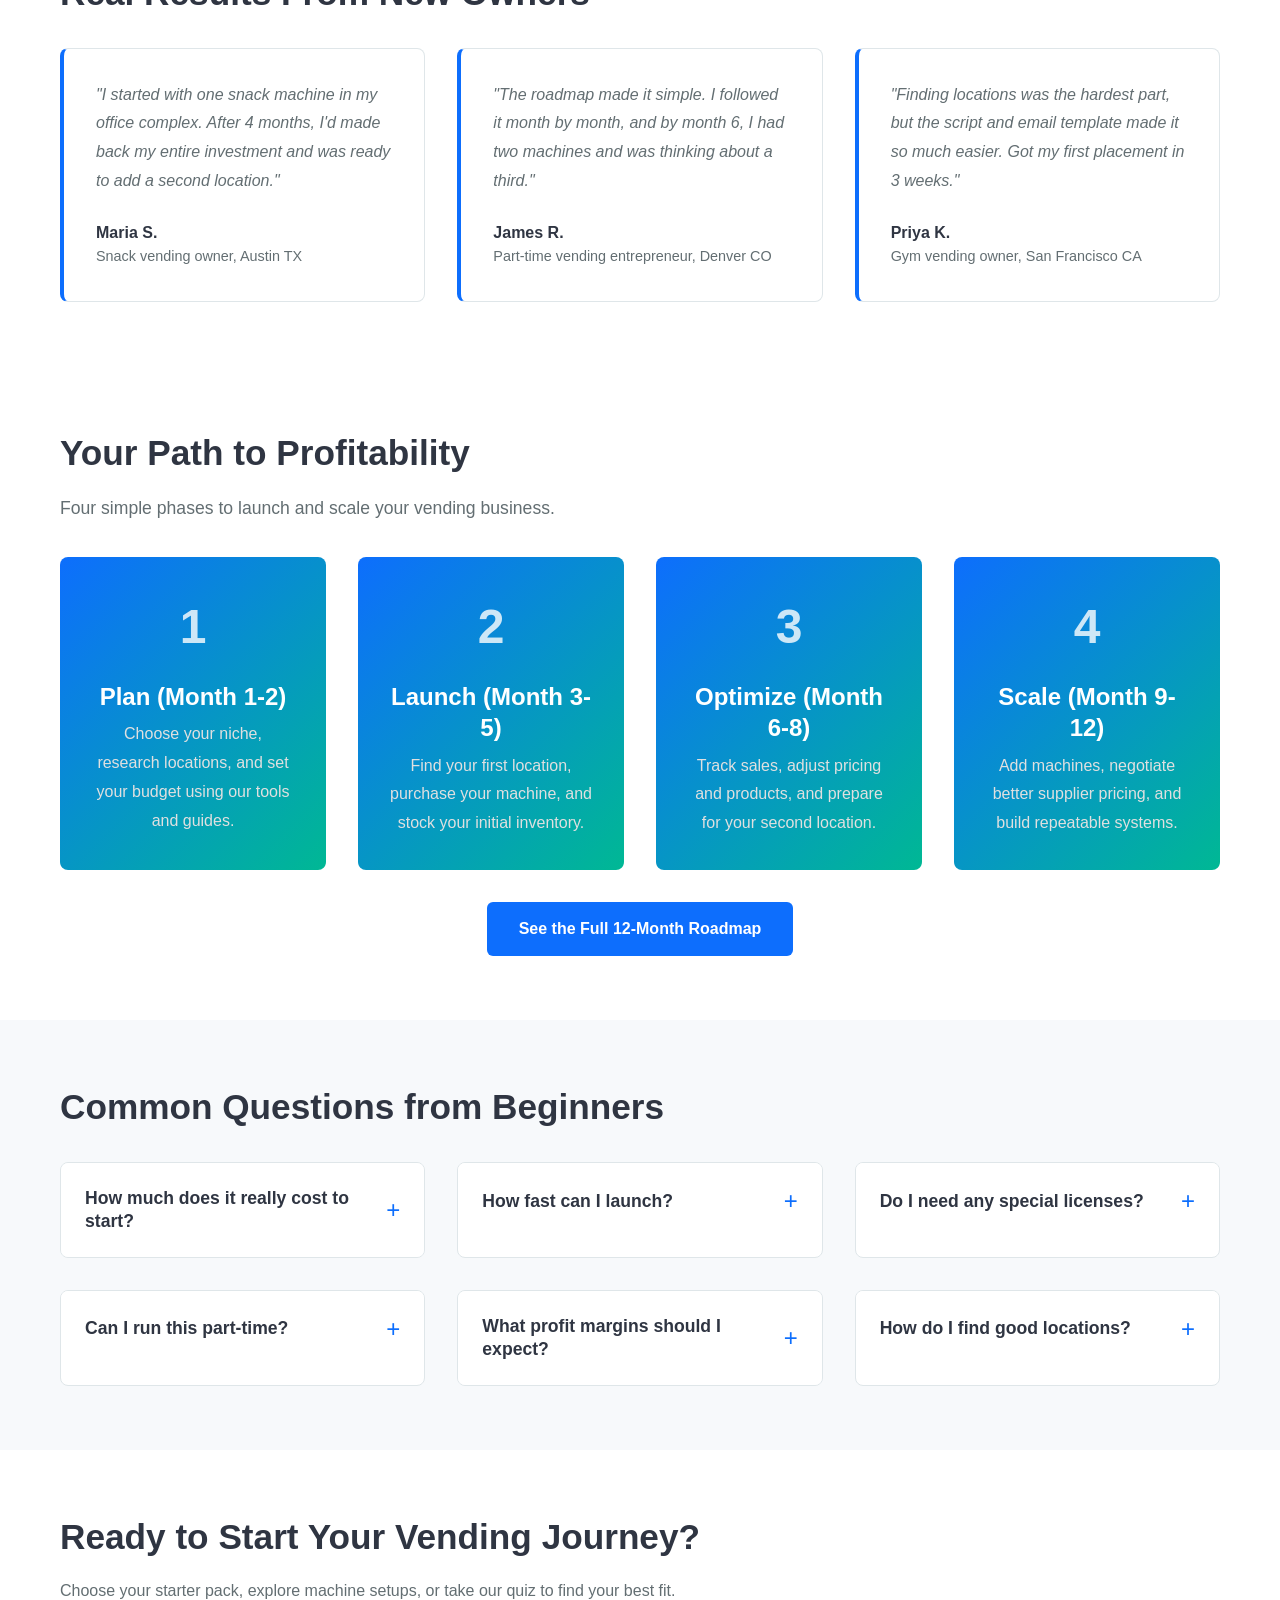
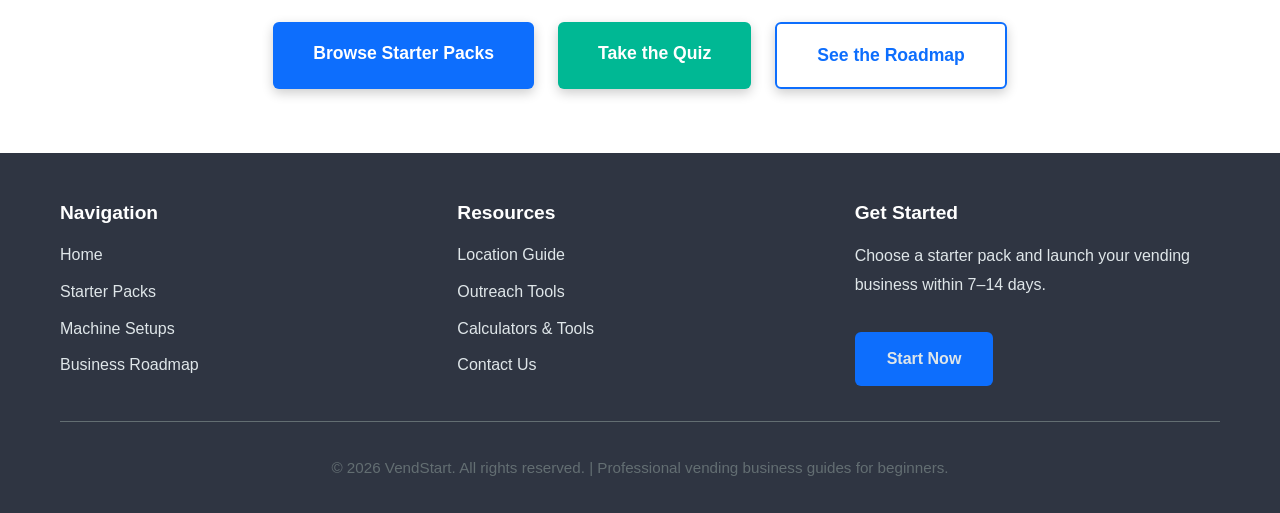
==== commit 6abaabb2: "Add visitor counter display" ====
--- a/index.html
+++ b/index.html
@@ -32,7 +32,7 @@
             <div class="hero-content">
                 <h1>Start Your Vending Machine Business in 12 Months</h1>
                 <p>Turn $3,000–$10,000 into recurring income. No experience needed. We'll guide you every step of the way.</p>
-                
+                <p><strong id="visitor-count">Visitors: …</strong></p>
                 <!-- Main CTA Buttons -->
                 <div class="cta-group">
                     <a href="starter-packs.html" class="btn btn-primary">Choose My Starter Pack</a>
